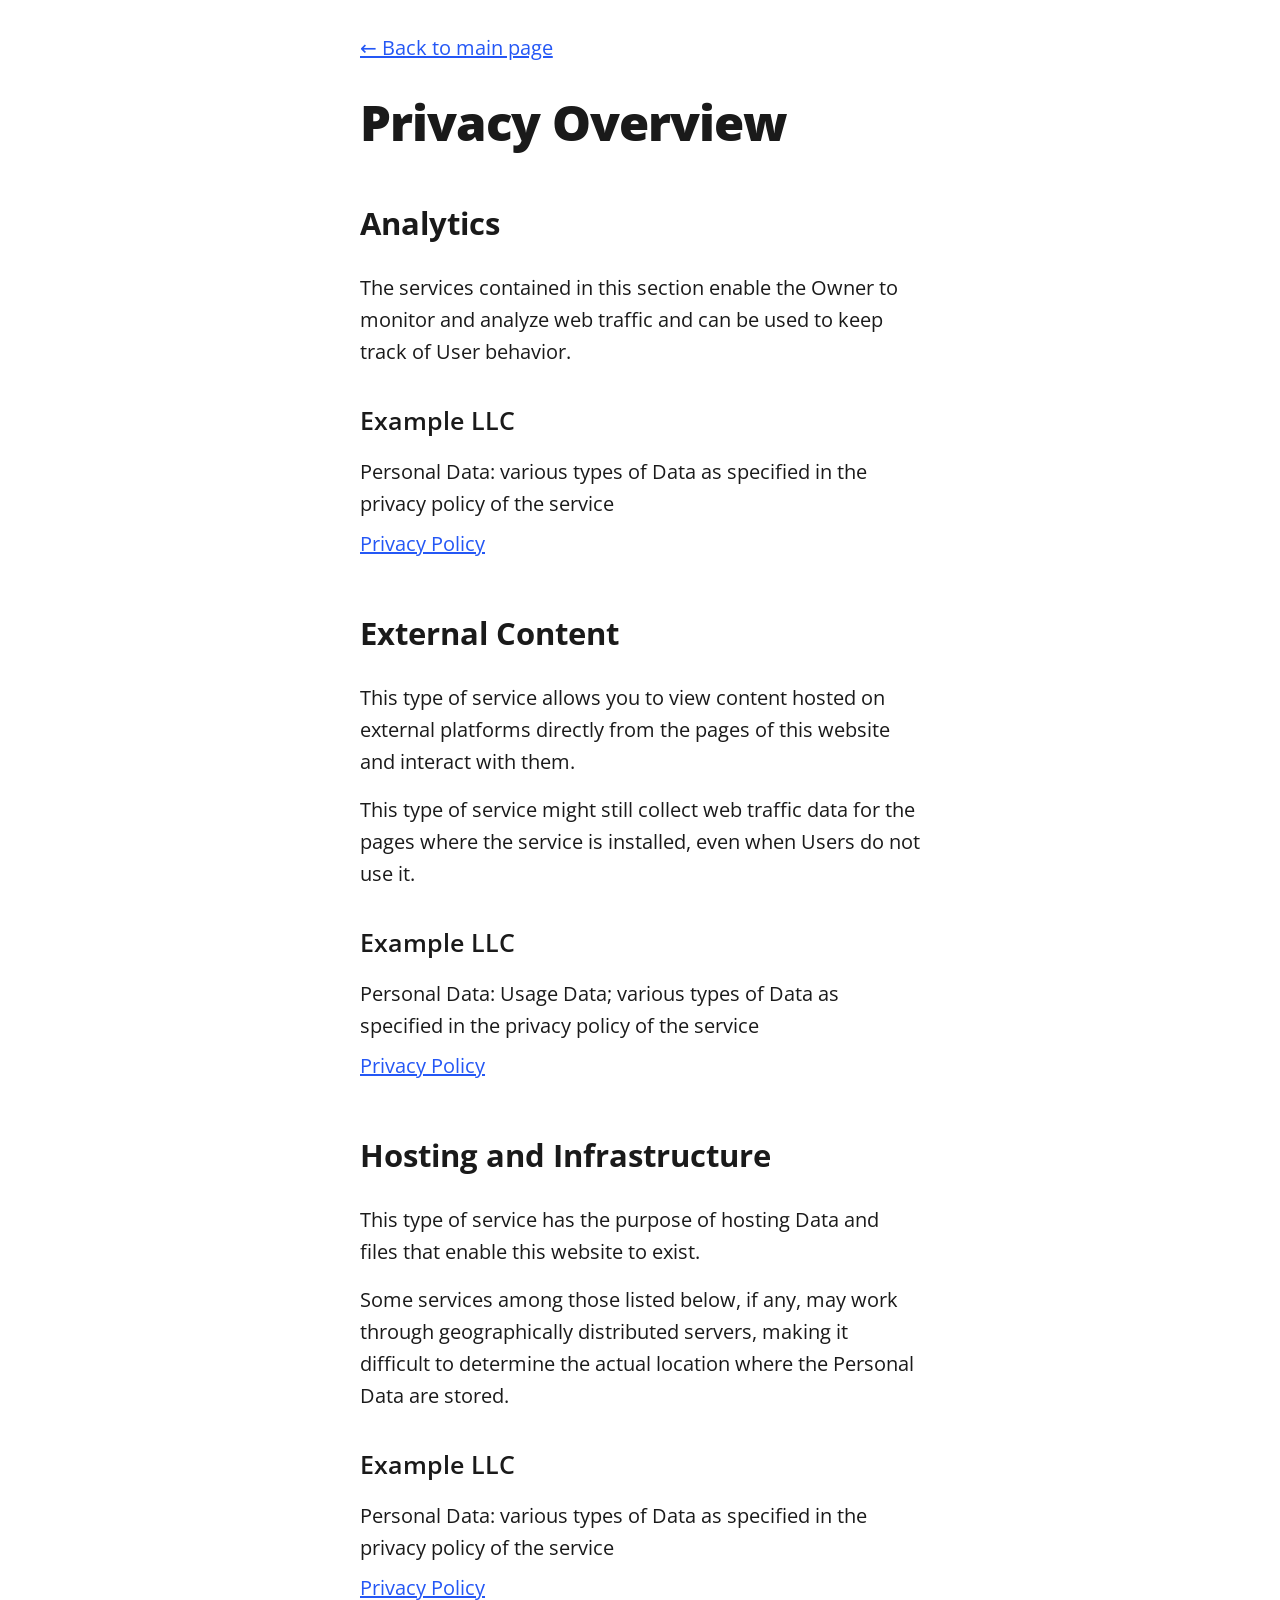
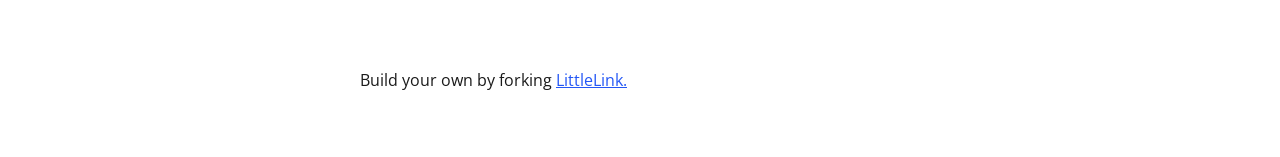
==== privacy.html @ 0138e6b6 "Initial commit of landing page" ====
<!DOCTYPE html>

<!--
  To change the theme, change the class on the html tag below to one of:
  - theme-auto: Automatically switches based on user's system preferences
  - theme-light: Forces light theme
  - theme-dark: Forces dark theme
-->

<html class="theme-auto" lang="en"> <!-- Update `class="theme-auto"` with your preference -->

  <head>
    <meta charset="utf-8">
    <meta name="viewport" content="width=device-width, initial-scale=1">

    <!-- Page Title - Change this to your name/brand (50-60 characters recommended) -->
    <title>Privacy Policy | LittleLink</title>
    <link rel="icon" type="image/x-icon" href="/images/avatar.png"> <!-- Update this with your own favicon -->


    <!-- Meta Description - Write a description (150-160 characters recommended) -->
    <meta name="description" content="Privacy policy and data collection information for LittleLink">
    <meta name="robots" content="noindex"> <!-- Since this is a utility page -->

    <!-- Stylesheets -->
    <link rel="stylesheet" href="css/reset.css">
    <link rel="stylesheet" href="css/style.css">
    <link rel="stylesheet" href="css/brands.css">

  </head>

  <body>
    <div class="container-left" role="main">
      <div class="column">
        <nav role="navigation">
          <a href="index.html" aria-label="Back to homepage">← Back to main page</a>
        </nav>

        <h1>Privacy Overview</h1>

        <section aria-labelledby="analytics-heading">
          <h2 id="analytics-heading">Analytics</h2>
          <p>The services contained in this section enable the Owner to monitor and analyze web traffic and can be used to keep track of User behavior.</p>

          <h3>Example LLC</h3>
          <ul role="list">
            <li>Personal Data: various types of Data as specified in the privacy policy of the service</li>
            <li><a href="https://example.com/privacy/" target="_blank" rel="noopener">Privacy Policy</a></li>
          </ul>
        </section>

        <section aria-labelledby="external-content-heading">
          <h2 id="external-content-heading">External Content</h2>
          <p>This type of service allows you to view content hosted on external platforms directly from the pages of this website and interact with them.</p>
          <p>This type of service might still collect web traffic data for the pages where the service is installed, even when Users do not use it.</p>

          <h3>Example LLC</h3>
          <ul role="list">
            <li>Personal Data: Usage Data; various types of Data as specified in the privacy policy of the service</li>
            <li><a href="https://example.com/privacy/" target="_blank" rel="noopener">Privacy Policy</a></li>
          </ul>
        </section>

        <section aria-labelledby="hosting-heading">
          <h2 id="hosting-heading">Hosting and Infrastructure</h2>
          <p>This type of service has the purpose of hosting Data and files that enable this website to exist.</p>
          <p>Some services among those listed below, if any, may work through geographically distributed servers, making it difficult to determine the actual location where the Personal Data are stored.</p>

          <h3>Example LLC</h3>
          <ul role="list">
            <li>Personal Data: various types of Data as specified in the privacy policy of the service</li>
            <li><a href="https://example.com/privacy" target="_blank" rel="noopener">Privacy Policy</a></li>
          </ul>
        </section>

        <footer>
          <p>Build your own by forking <a href="https://littlelink.io" target="_blank" rel="noopener">LittleLink.</a></p>
        </footer>
      </div>
    </div>

  </body>

</html>
---- css/style.css ----
/*
* LittleLink
* https://littlelink.io
* Free to use under the MIT license
* http://www.opensource.org/licenses/mit-license.php
*/

/* Base Typography Settings
–––––––––––––––––––––––––––––––––––––––––––––––––– */
:root {
	font-size:16px;
}

/* Grid
  –––––––––––––––––––––––––––––––––––––––––––––––––– */
  .container {
	position:relative;
	width:100%;
	max-width:37.5rem;     				/* 600px */
    text-align:center;
	margin:0 auto;
	padding:3rem 1.25rem 0 1.25rem;
	box-sizing:border-box;
}
.container-left {
	position:relative;
	width:100%;
	max-width:37.5rem;
	text-align:left;
	margin:0 auto;
	padding:0 1.25rem;
	box-sizing:border-box;
}
.container-left p {
	margin-bottom: 1rem;  				/* 16px space between paragraphs */
  }
.column {
	position:center;
	width:100%;
	float:center;
	box-sizing:border-box;
}
/* For devices larger than 400px */
  @media (min-width:25rem) {            /* 400px */
    .container {
	width:85%;
	padding-left:0;
	padding-right:0;
}
}/* For devices larger than 550px */
  @media (min-width:34.375rem) {        /* 550px */
    .container {
	width:80%;
}
.column,.columns {
	margin-left:0;
}
.column:first-child,.columns:first-child {
	margin-left:0;
}
}

/* Base Styles
  –––––––––––––––––––––––––––––––––––––––––––––––––– */
  body {
	margin:0;
	padding:0;
	background-color:#ffffff;
	color:#1a1a1a;
	font-family:"Open Sans",system-ui;
	font-size:1.125rem;     				/* 18px */
    font-weight:400;
	line-height:1.6;
}

/* Typography
  –––––––––––––––––––––––––––––––––––––––––––––––––– */
  h1 {
	margin:0 0 0.5rem 0;
	font-size:3rem;         		/* 48px */
    font-weight:800;
	line-height:1;
	letter-spacing:0;
	word-wrap:break-word;
	overflow-wrap:break-word;
	hyphens:auto;           		/* Delete this to remove automatic hyphen on line break */
}
.container p {
	margin:0 0 2rem 0;
}

/* Base Typography Settings
–––––––––––––––––––––––––––––––––––––––––––––––––– */
/* Base size - 16px browser default */
:root {
  font-size:16px;           /* Using a 1.25 modular scale for typography */
  --scale-0:1rem;           /* 16px */
  --scale-1:1.25rem;        /* 20px */
  --scale-2:1.563rem;       /* 25px */
  --scale-3:1.953rem;       /* 31px */
  --scale-4:2.441rem;       /* 39px */
  --scale-5:3.052rem;       /* 49px */

  /* Spacing units */
  --spacing-xs:0.5rem;      /* 8px */
  --spacing-s:1rem;         /* 16px */
  --spacing-m:1.5rem;       /* 24px */
  --spacing-l:2rem;         /* 32px */
  --spacing-xl:3rem;        /* 48px */
  --spacing-xxl:4rem;       /* 64px */
}

/* Avatar */
.avatar {
	width: 8rem;             /* 128px */
	height: 8rem;
	border-radius: 50%;
	object-fit: cover;
	background-position: center;
	margin-bottom: var(--spacing-l);
	margin-left: auto;
	margin-right: auto;
	display: block;
  }

/* Typography Scale */
h1 {
	margin:0 0 var(--spacing-m) 0;
	font-size:var(--scale-5);           /* ~49px */
  	font-weight:800;
	line-height:1.1;
	letter-spacing:-0.02em;
	word-wrap:break-word;
	overflow-wrap:break-word;
}
body {
	font-size:var(--scale-1);           /* 20px */
  	line-height:1.6;
}
.container p {
	margin:0 0 var(--spacing-xl) 0;
	font-size:var(--scale-1);
	line-height:1.6;
}

/* Container spacing */
.container {
	padding:var(--spacing-xl) var(--spacing-m) 0 var(--spacing-m);
	text-align:center;
}

/* Footer */
footer {
	margin:var(--spacing-xxl) 0;            /* 4rem (64px) top and bottom */
    font-size:var(--scale-0);
}

/* Responsive adjustments */
@media (max-width:34.375rem) {              /* 550px */
  h1 {
	font-size:var(--scale-4);
}
body {
	font-size:var(--scale-0);
}
.container p {
	font-size:var(--scale-0);
}
.avatar {
	margin-bottom:var(--spacing-m);
}
footer {
	margin:var(--spacing-xl) 0;         	/* 3rem (48px) top and bottom */
}
}

/* Links
  –––––––––––––––––––––––––––––––––––––––––––––––––– */
  a {
	color:#2457F5;
	text-decoration:underline;
}
a:hover {
	color:#083BDA;
}

/* Buttons
–––––––––––––––––––––––––––––––––––––––––––––––––– */
.button,button {
	display:inline-flex;
	align-items:center;
	justify-content:center;
	width:18.75rem;             	/* 300px */
 	min-height:3rem;                /* 48px */
  	padding:0.75rem 1rem;         	/* 12px ; 16px */
  	font-size:1.125rem;           	/* 18px */
  	font-weight:700;
	text-decoration:none;
	white-space:normal;
  	background-color:var(--button-background,transparent);
	color:var(--button-text,#000000);
	border:var(--button-border,none);
	border-radius:0.5rem;
	cursor:pointer;
	box-sizing:border-box;
	hyphens:auto;               	/* Delete this to remove automatic hyphen on line break */
  	margin-bottom:1rem;
	text-align:center;
	line-height:1.3;
}

/* Icons
–––––––––––––––––––––––––––––––––––––––––––––––––– */
.icon {
	width:1.25rem;
	height:1.25rem;
	margin-right:0.5rem;
	flex-shrink:0;
}

/* Avatar
  –––––––––––––––––––––––––––––––––––––––––––––––––– */
.avatar {
	width: 8rem;             /* 128px */
	height: 8rem;
	object-fit: cover;
	background-position: center;
	margin-bottom: var(--spacing-l);
  }

   /* Modifier for no avatar rounding */
   .avatar--none {
	border-radius: 0%;
  }

  /* Modifier for rounded avatar */
  .avatar--rounded {
	border-radius: 50%;
  }

  /* Modifier for slightly rounded corners */
  .avatar--soft {
	border-radius: 0.5rem;   /* 8px rounded corners */
  }

/* Theme System
  –––––––––––––––––––––––––––––––––––––––––––––––––– */
/* Light theme is default above */

/* Dark theme */
:root.theme-dark {
	color-scheme:dark;
}
:root.theme-dark :focus-visible {
	outline: 2px solid #4899F7;
	outline-offset: 2px;
  }
:root.theme-dark body {
	background-color:#121212;
	color:#ffffff;
}
:root.theme-dark a:not(.button) {
	color:#4899F7;
}
:root.theme-dark a:not(.button):hover {
	color:#7AB8FF;
}

/* Auto theme */
:root.theme-auto {
	color-scheme:light dark;
}
@media (prefers-color-scheme:dark) {
	:root.theme-auto body {
	background-color:#121212;
	color:#ffffff;
}
:root.theme-auto :focus-visible {
    outline: 2px solid #4899F7;
    outline-offset: 2px;
  }
:root.theme-auto a:not(.button) {
	color:#4899F7;
}
:root.theme-auto a:not(.button):hover {
	color:#7AB8FF;
}
}

/* Button Text Color Override
    –––––––––––––––––––––––––––––––––––––––––––––––––– */
    .button:hover,button:hover {
	color:var(--button-text);
}

/* Responsive Typography
  –––––––––––––––––––––––––––––––––––––––––––––––––– */
  @media (max-width:34.375rem) {            /* 550px */
    h1 {
	font-size:2rem;                         /* 32px */
	}
	body {
	font-size:1rem;                    		/* 16px */
	}
}

/* Privacy Page Styles
  –––––––––––––––––––––––––––––––––––––––––––––––––– */
nav {
	margin:var(--spacing-l) 0;
	text-align:left;
}
section {
	margin:var(--spacing-xl) 0;
	text-align:left;
}
h2 {
	font-size:var(--scale-3);
	font-weight:700;
	margin-bottom:var(--spacing-m);
}
h3 {
	font-size:var(--scale-2);
	font-weight:600;
	margin:var(--spacing-l) 0 var(--spacing-s) 0;
}
ul {
	list-style:none;
	padding:0;
	margin:0 0 var(--spacing-m) 0;
}
ul li {
	margin-bottom:var(--spacing-xs);
}

/* Privacy page specific responsive adjustments */
  @media (max-width:34.375rem) {
	h2 {
	font-size:var(--scale-2);
	}
	h3 {
	font-size:var(--scale-1);
	}
	section {
	margin:var(--spacing-l) 0;
	}
}

/* Font Face Definitions
  –––––––––––––––––––––––––––––––––––––––––––––––––– */
@font-face {
	font-display:swap;
	font-family:'Open Sans';
	font-style:normal;
	font-weight:400;
	src:url('../fonts/open-sans-v34-vietnamese_latin-ext_latin_hebrew_greek-ext_greek_cyrillic-ext_cyrillic-regular.eot');
	src:url('../fonts/open-sans-v34-vietnamese_latin-ext_latin_hebrew_greek-ext_greek_cyrillic-ext_cyrillic-regular.eot?#iefix') format('embedded-opentype'),url('../fonts/open-sans-v34-vietnamese_latin-ext_latin_hebrew_greek-ext_greek_cyrillic-ext_cyrillic-regular.woff2') format('woff2'),url('../fonts/open-sans-v34-vietnamese_latin-ext_latin_hebrew_greek-ext_greek_cyrillic-ext_cyrillic-regular.woff') format('woff'),url('../fonts/open-sans-v34-vietnamese_latin-ext_latin_hebrew_greek-ext_greek_cyrillic-ext_cyrillic-regular.ttf') format('truetype'),url('../fonts/open-sans-v34-vietnamese_latin-ext_latin_hebrew_greek-ext_greek_cyrillic-ext_cyrillic-regular.svg#OpenSans') format('svg');
}
@font-face {
	font-display:swap;
	font-family:'Open Sans';
	font-style:normal;
	font-weight:600;
	src:url('../fonts/open-sans-v34-vietnamese_latin-ext_latin_hebrew_greek-ext_greek_cyrillic-ext_cyrillic-600.eot');
	src:url('../fonts/open-sans-v34-vietnamese_latin-ext_latin_hebrew_greek-ext_greek_cyrillic-ext_cyrillic-600.eot?#iefix') format('embedded-opentype'),url('../fonts/open-sans-v34-vietnamese_latin-ext_latin_hebrew_greek-ext_greek_cyrillic-ext_cyrillic-600.woff2') format('woff2'),url('../fonts/open-sans-v34-vietnamese_latin-ext_latin_hebrew_greek-ext_greek_cyrillic-ext_cyrillic-600.woff') format('woff'),url('../fonts/open-sans-v34-vietnamese_latin-ext_latin_hebrew_greek-ext_greek_cyrillic-ext_cyrillic-600.ttf') format('truetype'),url('../fonts/open-sans-v34-vietnamese_latin-ext_latin_hebrew_greek-ext_greek_cyrillic-ext_cyrillic-600.svg#OpenSans') format('svg');
}
@font-face {
	font-display:swap;
	font-family:'Open Sans';
	font-style:normal;
	font-weight:700;
	src:url('../fonts/open-sans-v34-vietnamese_latin-ext_latin_hebrew_greek-ext_greek_cyrillic-ext_cyrillic-700.eot');
	src:url('../fonts/open-sans-v34-vietnamese_latin-ext_latin_hebrew_greek-ext_greek_cyrillic-ext_cyrillic-700.eot?#iefix') format('embedded-opentype'),url('../fonts/open-sans-v34-vietnamese_latin-ext_latin_hebrew_greek-ext_greek_cyrillic-ext_cyrillic-700.woff2') format('woff2'),url('../fonts/open-sans-v34-vietnamese_latin-ext_latin_hebrew_greek-ext_greek_cyrillic-ext_cyrillic-700.woff') format('woff'),url('../fonts/open-sans-v34-vietnamese_latin-ext_latin_hebrew_greek-ext_greek_cyrillic-ext_cyrillic-700.ttf') format('truetype'),url('../fonts/open-sans-v34-vietnamese_latin-ext_latin_hebrew_greek-ext_greek_cyrillic-ext_cyrillic-700.svg#OpenSans') format('svg');
}
@font-face {
	font-display:swap;
	font-family:'Open Sans';
	font-style:normal;
	font-weight:800;
	src:url('../fonts/open-sans-v34-vietnamese_latin-ext_latin_hebrew_greek-ext_greek_cyrillic-ext_cyrillic-800.eot');
	src:url('../fonts/open-sans-v34-vietnamese_latin-ext_latin_hebrew_greek-ext_greek_cyrillic-ext_cyrillic-800.eot?#iefix') format('embedded-opentype'),url('../fonts/open-sans-v34-vietnamese_latin-ext_latin_hebrew_greek-ext_greek_cyrillic-ext_cyrillic-800.woff2') format('woff2'),url('../fonts/open-sans-v34-vietnamese_latin-ext_latin_hebrew_greek-ext_greek_cyrillic-ext_cyrillic-800.woff') format('woff'),url('../fonts/open-sans-v34-vietnamese_latin-ext_latin_hebrew_greek-ext_greek_cyrillic-ext_cyrillic-800.ttf') format('truetype'),url('../fonts/open-sans-v34-vietnamese_latin-ext_latin_hebrew_greek-ext_greek_cyrillic-ext_cyrillic-800.svg#OpenSans') format('svg');
}
---- css/brands.css ----
/*
* LittleLink Button Styles
* https://littlelink.io
* Free to use under the MIT license
* http://www.opensource.org/licenses/mit-license.php
*/

/* Brand Button Base Styles
–––––––––––––––––––––––––––––––––––––––––––––––––– */
/* Only include brand-specific button styling here */
.button,button {
  color:var(--button-text,#000000);
  background-color:var(--button-background,transparent);
	border:var(--button-border,none);
	transition:filter 0.2s ease,transform 0.2s ease;
}

/* Global Button Hover Effect
–––––––––––––––––––––––––––––––––––––––––––––––––– */
.button:hover,button:hover {
	filter:brightness(90%);
	transform:translateY(-1px);
}

/* Button Icons
–––––––––––––––––––––––––––––––––––––––––––––––––– */
.icon {
	filter:var(--icon-filter,none);
}

/* Brand-Specific Styles
–––––––––––––––––––––––––––––––––––––––––––––––––– */

/* Default */
.button.button-default {
	--button-text:#ffffff;
	--button-background:#2457F5;
	--button-border:1px solid #ffffff;
}

/* Amazon */
.button-amazon {
	--button-text:#000000;
	--button-background:#FFFFFF;
	--button-border:1px solid #212121;
}

/* Amazon Music */
.button-amazon-music {
	--button-text:#000000;
	--button-background:#25D1DA;
}

/* Apple App Store */
.button-appstore {
	--button-text:#FFFFFF;
	--button-background:#000000;
	--button-border:1px solid #FFFFFF;
}

/* Apple Invites */
.button-invites {
	--button-text:#FFFFFF;
	--button-background:#000000;
	--button-border:1px solid #FFFFFF;
}

/* Apple Music */
.button-apple-music {
	--button-text:#ffffff;
	--button-background:#000000;
	--button-border:1px solid #FFFFFF;
}

/* Apple Music Alt */
.button-apple-music-alt {
	--button-text:#ffffff;
	background-image:linear-gradient(to bottom,#FB5C74,#FA233B);
}

/* Apple Podcasts */
.button-apple-podcasts {
	--button-text:#ffffff;
	--button-background:#000000;
	--button-border:1px solid #FFFFFF;
}

/* Apple Podcasts Alt */
.button-apple-podcasts-alt {
	--button-text:#ffffff;
	background-image:linear-gradient(to bottom,#F452FF,#832BC1);
}

/* Bandcamp */
.button-bandcamp {
	--button-text:#ffffff;
	--button-background:#1d9fc3;
}

/* Behance */
.button-behance {
	--button-text:#ffffff;
	--button-background:#0057FF;
  --button-border:1px solid #FFFFFF;
}

/* Bluesky */
.button-bluesky {
	--button-text:#FFFFFF;
	--button-background:#1185FE;
}

/* Bluesky Alt */
.button-bluesky-alt {
	--button-text:#000000;
	--button-background:#FFFFFF;
	--button-border:1px solid #000000;
}

/* Buy Me a Coffee */
.button-coffee {
	--button-text:#000000;
	--button-background:#ffdd00;
}

/* Cal.com */
.button-cal {
	--button-text:#FFFFFF;
	--button-background:#292929;
	--button-border:1px solid #FFFFFF;
}

/* Calendly */
.button-calendly {
	--button-text:#FFFFFF;
	--button-background:#006BFF;
}

/* Cash App */
.button-cash-app {
	--button-text:#ffffff;
	background-image:linear-gradient(to bottom,#00d64b,#00c244);
}

/* dev.to */
.button-dev-to {
	--button-text:#000000;
	--button-background:#f5f5f5;
	--button-border:1px solid #212121;
}

/* Discogs */
.button-discogs {
	--button-text:#000000;
	--button-background:#FFFFFF;
	--button-border:1px solid #000000;
}

/* Discogs Alt */
.button-discogs-alt {
	--button-text:#FFFFFF;
	--button-background:#000000;
	--button-border:1px solid #FFFFFF;
}

/* Discord */
.button-discord {
	--button-text:#ffffff;
	--button-background:#5865F2;
}

/* Dribbble */
.button-dribbble {
	--button-text:#000000;
	--button-background:#FFFFFF;
	--button-border:1px solid #212121;
}

/* Etsy */
.button-etsy {
	--button-text:#ffffff;
	--button-background:#F45800;
}

/* Facebook */
.button-faceb {
	--button-text:#ffffff;
	--button-background:#0866FF;
}

/* Facebook Messenger */
.button-messenger {
	--button-text:#ffffff;
	--button-background:#0866FF;
}

/* Figma */
.button-figma {
	--button-text:#ffffff;
	--button-background:#000000;
	--button-border:1px solid #FFFFFF;
}

/* Fiverr */
.button-fiverr {
	--button-text:#ffffff;
	--button-background:#1DBF73;
}

/* Flickr */
.button-flickr {
	--button-text:#ffffff;
	--button-background:#000000;
	--button-border:1px solid #FFFFFF;
}

/* GitHub */
.button-github {
	--button-text:#ffffff;
	--button-background:#000000;
	--button-border:1px solid #FFFFFF;
}

/* GitLab */
.button-gitlab {
	--button-text:#ffffff;
	--button-background:#6151b2;
}

/* GoFundMe */
.button-gofundme {
	--button-text:#ffffff;
	--button-background:#02A95C;
}

/* Goodreads */
.button-goodreads {
	--button-text:#333333;
	--button-background:#f3f1e6;
	--button-border:1px solid #212121;
}

/* Google Black */
.button-google-black {
	--button-text:#FFFFFF;
	--button-background:#000000;
	--button-border:1px solid #FFFFFF;
}

/* Google Play Store */
.button-playstore {
	--button-text:#FFFFFF;
	--button-background:#000000;
	--button-border:1px solid #FFFFFF;
}

/* Google Scholar */
.button-google-scholar {
	--button-text:#000000;
	--button-background:#FFFFFF;
	--button-border:1px solid #212121;
}

/* Hashnode */
.button-hashnode {
	--button-text:#000000;
	--button-background:#ffffff;
	--button-border:1px solid #212121;
}

/* Instagram */
.button-instagram {
	--button-text:#ffffff;
	background-image:linear-gradient(-135deg,#1400c8,#b900b4,#f50000);
}

/* Kick */
.button-kick {
	--button-text:#ffffff;
	--button-background:#000000;
	--button-border:1px solid #ffffff;
}

/* Kick Alt */
.button-kick-alt {
	--button-text:#000000;
	--button-background:#01e701;
}

/* Kickstarter */
.button-kickstarter {
	--button-text:#ffffff;
	--button-background:#05ce78;
}

/* Kit */
.button-kit {
	--button-text:#ffffff;
	--button-background:#000000;
	--button-border:1px solid #FFFFFF;
}

/* Ko-fi */
.button-ko-fi {
	--button-text:#ffffff;
	--button-background:#000000;
  --button-border:1px solid #FFFFFF;
}

/* Last.fm */
.button-last-fm {
	--button-text:#ffffff;
	--button-background:#D51007;
}

/* Letterboxd */
.button-letterboxd {
	--button-text:#ffffff;
	--button-background:#2c3440;
	--button-border:1px solid #FFFFFF;
}

/* Line */
.button-line {
	--button-text:#FFFFFF;
	--button-background:#06C755;
}

/* LinkedIn */
.button-linked {
	--button-text:#ffffff;
	--button-background:#2867b2;
}

/* Mailchimp */
.button-mailchimp {
	--button-text:#000000;
	--button-background:#FFE01B;
}

/* Mastodon */
.button-mastodon {
	--button-text:#ffffff;
	--button-background:#17063B;
	--button-border:1px solid #FFFFFF;
}

/* Matrix */
.button-matrix {
	--button-text:#000000;
	--button-background:#ffffff;
	--button-border:1px solid #000000;
}

/* Meetup */
.button-meetup {
	--button-text:#000000;
	--button-background:#ffffff;
	--button-border:1px solid #000000;
}

/* Meetup Alt */
.button-meetup-alt {
	--button-text:#ffffff;
	--button-background:#ED1C40;
}

/* Medium */
.button-medium {
	--button-text:#ffffff;
	--button-background:#000000;
	--button-border:1px solid #FFFFFF;
}

/* Microsoft */
.button-microsoft {
	--button-text:#ffffff;
	--button-background:#000000;
	--button-border:1px solid #FFFFFF;
}

/* Notion */
.button-notion {
	--button-text:#000000;
	--button-background:#ffffff;
	--button-border:1px solid #212121;
}

/* Obsidian */
.button.button-obsidian {
	--button-text:#ffffff;
	--button-background:#262626;
	--button-border:1px solid #ffffff;
}

/* OnlyFans */
.button-onlyfans {
	--button-text:#ffffff;
	--button-background:#00AEEF;
}

/* Patreon */
.button-patreon {
	--button-text:#ffffff;
	--button-background:#000000;
	--button-border:1px solid #FFFFFF;
}

/* PayPal */
.button-paypal {
	--button-text:#ffffff;
	--button-background:#002991;
  --button-border:1px solid #FFFFFF;
}

/* Pinterest */
.button-pinterest {
	--button-text:#000000;
	--button-background:#ffffff;
	--button-border:1px solid #212121;
}

/* Product Hunt */
.button-product-hunt {
	--button-text:#000000;
	--button-background:#ffffff;
	--button-border:1px solid #212121;
}

/* Reddit */
.button-reddit {
	--button-text:#FFFFFF;
	--button-background:#FF4500;
}

/* Shop */
.button-shop {
	--button-text:#ffffff;
	--button-background:#5A31F4;
}

/* Signal */
.button-signal {
	--button-text:#ffffff;
	--button-background:#3B45FD;
}

/* Signal Alt */
.button-signal-alt {
	--button-text:#3B45FD;
	--button-background:#E3E8FE;
	--button-border:1px solid #000000;
}

/* Slack */
.button-slack {
	--button-text:#000000;
	--button-background:#FFFFFF;
	--button-border:1px solid #212121;
}

/* Snapchat */
.button-snapchat {
	--button-text:#000000;
	--button-background:#fffc00;
}

/* SoundCloud */
.button-soundcloud {
	--button-text:#ffffff;
	--button-background:#ff5500;
}

/* Spotify */
.button-spotify {
	--button-text:#191414;
	--button-background:#1db954;
}

/* Spotify Alt */
.button-spotify-alt {
	--button-text:#FFFFFF;
	--button-background:#191414;
	--button-border:1px solid #FFFFFF;
}

/* Square */
.button-square {
	--button-text:#FFFFFF;
	--button-background:#006AFF;
}

/* Stack Overflow */
.button-stack-overflow {
	--button-text:#000000;
	--button-background:#FFFFFF;
	--button-border:1px solid #000000;
}

/* Steam */
.button-steam {
	--button-text:#ffffff;
	background-image:linear-gradient(90deg,#08BBFF,#2B75FF);
}

/* Steam Alt */
.button-steam-alt {
	--button-text:#ffffff;
	background-image:linear-gradient(90deg,#09172a,#072a57,#0c5085);
	--button-border:1px solid #FFFFFF;
}

/* Strava */
.button-strava {
	--button-text:#ffffff;
	--button-background:#fc5200;
}

/* Substack */
.button-substack {
	--button-text:#ffffff;
	--button-background:#FF6719;
}

/* Telegram */
.button-telegram {
	--button-text:#ffffff;
	--button-background:#3faee8;
}

/* Threads */
.button-threads {
	--button-text:#FFFFFF;
	--button-background:#000000;
	--button-border:1px solid #FFFFFF;
}

/* Threema */
.button-threema {
	--button-text:#000000;
	--button-background:#3fe669;
}

/* TikTok */
.button-tiktok {
	--button-text:#ffffff;
	--button-background:#000000;
	--button-border:1px solid #FFFFFF;
}

/* Trello */
.button-trello {
	--button-text:#ffffff;
	--button-background:#0065ff;
}

/* Tumblr */
.button-tumb {
	--button-text:#ffffff;
	--button-background:#131313;
	--button-border:1px solid #FFFFFF;
}

/* Twitch */
.button-twitch {
	--button-text:#ffffff;
	--button-background:#9146ff;
}

/* Unsplash */
.button-unsplash {
	--button-text:#000000;
	--button-background:#ffffff;
	--button-border:1px solid #212121;
}

/* Venmo */
.button-venmo {
	--button-text:#ffffff;
	--button-background:#008CFF;
}

/* Vimeo */
.button-vimeo {
	--button-text:#ffffff;
	--button-background:#1ab7ea;
}

/* VSCO */
.button-vsco {
	--button-text:#FFFFFF;
	--button-background:#000000;
	--button-border:1px solid #FFFFFF;
}

/* WhatsApp */
.button-whatsapp {
	--button-text:#ffffff;
	--button-background:#455a64;
}

/* WordPress */
.button-wordpress {
	--button-text:#ffffff;
	--button-background:#3858E9;
}

/* X */
.button-x {
	--button-text:#FFFFFF;
	--button-background:#000000;
	--button-border:1px solid #FFFFFF;
}

/* YouTube */
.button-yt {
	--button-text:#ffffff;
	--button-background:#282828;
	--button-border:1px solid #FFFFFF;
}

/* YouTube Alt */
.button-yt-alt {
	--button-text:#ffffff;
	--button-background:#FF0000;
}

/* Zoom */
.button-zoom {
	--button-text:#ffffff;
	--button-background:#0B5CFF;
  --button-border:1px solid #FFFFFF;
}
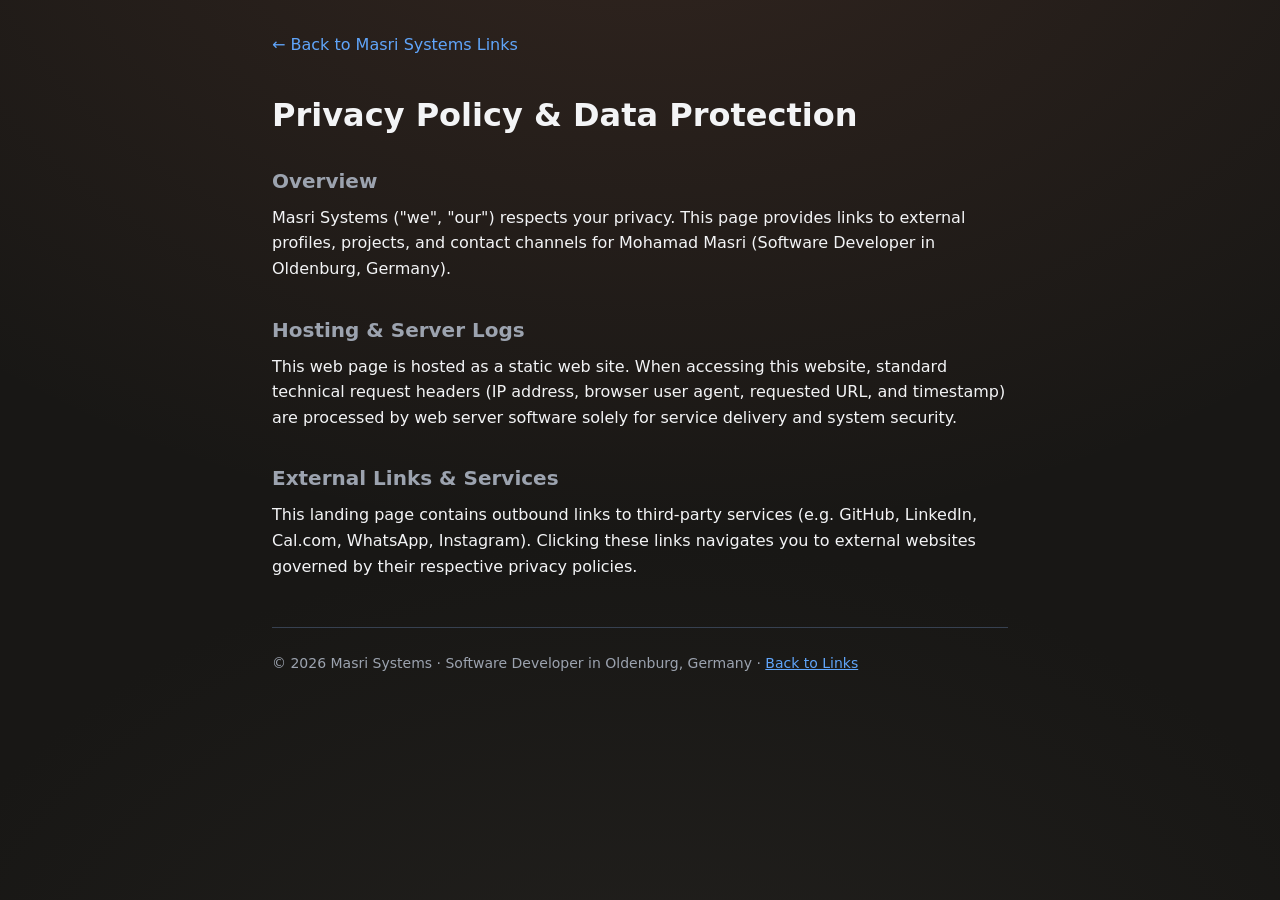
==== commit b39becc6: "seo audit" ====
--- a/privacy.html
+++ b/privacy.html
@@ -1,84 +1,50 @@
 <!DOCTYPE html>
-
-<!--
-  To change the theme, change the class on the html tag below to one of:
-  - theme-auto: Automatically switches based on user's system preferences
-  - theme-light: Forces light theme
-  - theme-dark: Forces dark theme
--->
-
-<html class="theme-auto" lang="en"> <!-- Update `class="theme-auto"` with your preference -->
-
+<html class="theme-auto" lang="en">
   <head>
     <meta charset="utf-8">
     <meta name="viewport" content="width=device-width, initial-scale=1">
 
-    <!-- Page Title - Change this to your name/brand (50-60 characters recommended) -->
-    <title>Privacy Policy | LittleLink</title>
-    <link rel="icon" type="image/x-icon" href="/images/avatar.png"> <!-- Update this with your own favicon -->
+    <title>Privacy Policy | Masri Systems</title>
+    <link rel="icon" type="image/svg+xml" href="https://masri.uber.space/images/email/logo.svg">
+    <link rel="canonical" href="https://links.masrisystems.com/privacy.html">
 
-
-    <!-- Meta Description - Write a description (150-160 characters recommended) -->
-    <meta name="description" content="Privacy policy and data collection information for LittleLink">
-    <meta name="robots" content="noindex"> <!-- Since this is a utility page -->
+    <meta name="description" content="Privacy policy and data protection information for Masri Systems links landing page.">
+    <meta name="robots" content="noindex, follow">
 
     <!-- Stylesheets -->
     <link rel="stylesheet" href="css/reset.css">
-    <link rel="stylesheet" href="css/style.css">
-    <link rel="stylesheet" href="css/brands.css">
-
+    <link rel="stylesheet" href="css/style.css?v=10">
+    <link rel="stylesheet" href="css/brands.css?v=3">
   </head>
 
   <body>
-    <div class="container-left" role="main">
+    <div class="container-left" role="main" style="padding: 2rem; max-width: 800px; margin: 0 auto; color: #f3f4f6;">
       <div class="column">
-        <nav role="navigation">
-          <a href="index.html" aria-label="Back to homepage">← Back to main page</a>
+        <nav role="navigation" style="margin-bottom: 2rem;">
+          <a href="https://links.masrisystems.com/" aria-label="Back to main page" style="color: #60a5fa; text-decoration: none;">← Back to Masri Systems Links</a>
         </nav>
 
-        <h1>Privacy Overview</h1>
+        <h1 style="font-size: 2rem; margin-bottom: 1.5rem;">Privacy Policy & Data Protection</h1>
 
-        <section aria-labelledby="analytics-heading">
-          <h2 id="analytics-heading">Analytics</h2>
-          <p>The services contained in this section enable the Owner to monitor and analyze web traffic and can be used to keep track of User behavior.</p>
-
-          <h3>Example LLC</h3>
-          <ul role="list">
-            <li>Personal Data: various types of Data as specified in the privacy policy of the service</li>
-            <li><a href="https://example.com/privacy/" target="_blank" rel="noopener">Privacy Policy</a></li>
-          </ul>
+        <section aria-labelledby="overview-heading" style="margin-bottom: 2rem;">
+          <h2 id="overview-heading" style="font-size: 1.25rem; margin-bottom: 0.5rem; color: #9ca3af;">Overview</h2>
+          <p>Masri Systems ("we", "our") respects your privacy. This page provides links to external profiles, projects, and contact channels for Mohamad Masri (Software Developer in Oldenburg, Germany).</p>
         </section>
 
-        <section aria-labelledby="external-content-heading">
-          <h2 id="external-content-heading">External Content</h2>
-          <p>This type of service allows you to view content hosted on external platforms directly from the pages of this website and interact with them.</p>
-          <p>This type of service might still collect web traffic data for the pages where the service is installed, even when Users do not use it.</p>
-
-          <h3>Example LLC</h3>
-          <ul role="list">
-            <li>Personal Data: Usage Data; various types of Data as specified in the privacy policy of the service</li>
-            <li><a href="https://example.com/privacy/" target="_blank" rel="noopener">Privacy Policy</a></li>
-          </ul>
+        <section aria-labelledby="hosting-heading" style="margin-bottom: 2rem;">
+          <h2 id="hosting-heading" style="font-size: 1.25rem; margin-bottom: 0.5rem; color: #9ca3af;">Hosting & Server Logs</h2>
+          <p>This web page is hosted as a static web site. When accessing this website, standard technical request headers (IP address, browser user agent, requested URL, and timestamp) are processed by web server software solely for service delivery and system security.</p>
         </section>
 
-        <section aria-labelledby="hosting-heading">
-          <h2 id="hosting-heading">Hosting and Infrastructure</h2>
-          <p>This type of service has the purpose of hosting Data and files that enable this website to exist.</p>
-          <p>Some services among those listed below, if any, may work through geographically distributed servers, making it difficult to determine the actual location where the Personal Data are stored.</p>
-
-          <h3>Example LLC</h3>
-          <ul role="list">
-            <li>Personal Data: various types of Data as specified in the privacy policy of the service</li>
-            <li><a href="https://example.com/privacy" target="_blank" rel="noopener">Privacy Policy</a></li>
-          </ul>
+        <section aria-labelledby="external-links-heading" style="margin-bottom: 2rem;">
+          <h2 id="external-links-heading" style="font-size: 1.25rem; margin-bottom: 0.5rem; color: #9ca3af;">External Links & Services</h2>
+          <p>This landing page contains outbound links to third-party services (e.g. GitHub, LinkedIn, Cal.com, WhatsApp, Instagram). Clicking these links navigates you to external websites governed by their respective privacy policies.</p>
         </section>
 
-        <footer>
-          <p>Build your own by forking <a href="https://littlelink.io" target="_blank" rel="noopener">LittleLink.</a></p>
+        <footer style="margin-top: 3rem; border-top: 1px solid #374151; padding-top: 1.5rem; font-size: 0.875rem; color: #9ca3af;">
+          <p>© 2026 Masri Systems · Software Developer in Oldenburg, Germany · <a href="https://links.masrisystems.com/" style="color: #60a5fa; text-decoration: underline;">Back to Links</a></p>
         </footer>
       </div>
     </div>
-
   </body>
-
 </html>
--- a/css/style.css
+++ b/css/style.css
@@ -1,382 +1,647 @@
 /*
-* LittleLink
-* https://littlelink.io
-* Free to use under the MIT license
-* http://www.opensource.org/licenses/mit-license.php
-*/
-
-/* Base Typography Settings
-–––––––––––––––––––––––––––––––––––––––––––––––––– */
+ * Masri Systems — Links Page
+ * Design system derived from rechnung_vorlage.html
+ * Glassmorphism · Inter · Dark background
+ * v2.0 — Production-ready with FOUC prevention, accessibility, CRO enhancements
+ */
+
+/* ── Custom Properties (Derived from masrisystems-app app.css) ── */
 :root {
-	font-size:16px;
-}
-
-/* Grid
-  –––––––––––––––––––––––––––––––––––––––––––––––––– */
-  .container {
-	position:relative;
-	width:100%;
-	max-width:37.5rem;     				/* 600px */
-    text-align:center;
-	margin:0 auto;
-	padding:3rem 1.25rem 0 1.25rem;
-	box-sizing:border-box;
-}
-.container-left {
-	position:relative;
-	width:100%;
-	max-width:37.5rem;
-	text-align:left;
-	margin:0 auto;
-	padding:0 1.25rem;
-	box-sizing:border-box;
-}
-.container-left p {
-	margin-bottom: 1rem;  				/* 16px space between paragraphs */
-  }
-.column {
-	position:center;
-	width:100%;
-	float:center;
-	box-sizing:border-box;
-}
-/* For devices larger than 400px */
-  @media (min-width:25rem) {            /* 400px */
-    .container {
-	width:85%;
-	padding-left:0;
-	padding-right:0;
-}
-}/* For devices larger than 550px */
-  @media (min-width:34.375rem) {        /* 550px */
-    .container {
-	width:80%;
-}
-.column,.columns {
-	margin-left:0;
-}
-.column:first-child,.columns:first-child {
-	margin-left:0;
-}
-}
-
-/* Base Styles
-  –––––––––––––––––––––––––––––––––––––––––––––––––– */
-  body {
-	margin:0;
-	padding:0;
-	background-color:#ffffff;
-	color:#1a1a1a;
-	font-family:"Open Sans",system-ui;
-	font-size:1.125rem;     				/* 18px */
-    font-weight:400;
-	line-height:1.6;
-}
-
-/* Typography
-  –––––––––––––––––––––––––––––––––––––––––––––––––– */
-  h1 {
-	margin:0 0 0.5rem 0;
-	font-size:3rem;         		/* 48px */
-    font-weight:800;
-	line-height:1;
-	letter-spacing:0;
-	word-wrap:break-word;
-	overflow-wrap:break-word;
-	hyphens:auto;           		/* Delete this to remove automatic hyphen on line break */
-}
-.container p {
-	margin:0 0 2rem 0;
-}
-
-/* Base Typography Settings
-–––––––––––––––––––––––––––––––––––––––––––––––––– */
-/* Base size - 16px browser default */
-:root {
-  font-size:16px;           /* Using a 1.25 modular scale for typography */
-  --scale-0:1rem;           /* 16px */
-  --scale-1:1.25rem;        /* 20px */
-  --scale-2:1.563rem;       /* 25px */
-  --scale-3:1.953rem;       /* 31px */
-  --scale-4:2.441rem;       /* 39px */
-  --scale-5:3.052rem;       /* 49px */
-
-  /* Spacing units */
-  --spacing-xs:0.5rem;      /* 8px */
-  --spacing-s:1rem;         /* 16px */
-  --spacing-m:1.5rem;       /* 24px */
-  --spacing-l:2rem;         /* 32px */
-  --spacing-xl:3rem;        /* 48px */
-  --spacing-xxl:4rem;       /* 64px */
-}
-
-/* Avatar */
-.avatar {
-	width: 8rem;             /* 128px */
-	height: 8rem;
-	border-radius: 50%;
-	object-fit: cover;
-	background-position: center;
-	margin-bottom: var(--spacing-l);
-	margin-left: auto;
-	margin-right: auto;
-	display: block;
-  }
-
-/* Typography Scale */
-h1 {
-	margin:0 0 var(--spacing-m) 0;
-	font-size:var(--scale-5);           /* ~49px */
-  	font-weight:800;
-	line-height:1.1;
-	letter-spacing:-0.02em;
-	word-wrap:break-word;
-	overflow-wrap:break-word;
-}
+  /* Colors — Warm Dark & Terracotta Claude Palette */
+  --color-primary:             #cc785c;
+  --color-primary-active:      #a9583e;
+  --color-primary-disabled:    #e6dfd8;
+  --color-text:                #faf9f5;
+  --color-text-muted:          #a09d96;
+  --color-bg:                  #181715;
+  --color-surface:             #252320;
+  --color-border:              rgba(230, 223, 216, 0.14);
+  --color-accent:              #cc785c;
+  --color-accent-hover:        #a9583e;
+  --color-success:             #5db872;
+  --color-warning:             #d4a017;
+  --color-destructive:         #c64545;
+
+  /* Glass card & surface */
+  --glass-bg:                  rgba(37, 35, 32, 0.85);
+  --glass-border:              rgba(230, 223, 216, 0.14);
+  --glass-blur:                20px;
+
+  /* Typography */
+  --font-sans: 'Inter', 'Instrument Sans', ui-sans-serif, system-ui, -apple-system, sans-serif;
+
+  /* Spacing */
+  --spacing-xs:  0.5rem;
+  --spacing-sm:  0.75rem;
+  --spacing-md:  1rem;
+  --spacing-lg:  1.5rem;
+  --spacing-xl:  2rem;
+  --spacing-2xl: 3rem;
+
+  /* Radius */
+  --radius-sm:   0.5rem;
+  --radius-md:   0.75rem;
+  --radius-lg:   1rem;
+  --radius-full: 9999px;
+}
+
+/* ── FOUC Prevention ────────────────────────────── */
+html {
+  background-color: #181715;
+}
+
+/* ── Base ───────────────────────────────────────── */
 body {
-	font-size:var(--scale-1);           /* 20px */
-  	line-height:1.6;
-}
-.container p {
-	margin:0 0 var(--spacing-xl) 0;
-	font-size:var(--scale-1);
-	line-height:1.6;
-}
-
-/* Container spacing */
-.container {
-	padding:var(--spacing-xl) var(--spacing-m) 0 var(--spacing-m);
-	text-align:center;
-}
-
-/* Footer */
-footer {
-	margin:var(--spacing-xxl) 0;            /* 4rem (64px) top and bottom */
-    font-size:var(--scale-0);
-}
-
-/* Responsive adjustments */
-@media (max-width:34.375rem) {              /* 550px */
-  h1 {
-	font-size:var(--scale-4);
-}
-body {
-	font-size:var(--scale-0);
-}
-.container p {
-	font-size:var(--scale-0);
-}
-.avatar {
-	margin-bottom:var(--spacing-m);
-}
-footer {
-	margin:var(--spacing-xl) 0;         	/* 3rem (48px) top and bottom */
-}
-}
-
-/* Links
-  –––––––––––––––––––––––––––––––––––––––––––––––––– */
-  a {
-	color:#2457F5;
-	text-decoration:underline;
-}
-a:hover {
-	color:#083BDA;
-}
-
-/* Buttons
-–––––––––––––––––––––––––––––––––––––––––––––––––– */
-.button,button {
-	display:inline-flex;
-	align-items:center;
-	justify-content:center;
-	width:18.75rem;             	/* 300px */
- 	min-height:3rem;                /* 48px */
-  	padding:0.75rem 1rem;         	/* 12px ; 16px */
-  	font-size:1.125rem;           	/* 18px */
-  	font-weight:700;
-	text-decoration:none;
-	white-space:normal;
-  	background-color:var(--button-background,transparent);
-	color:var(--button-text,#000000);
-	border:var(--button-border,none);
-	border-radius:0.5rem;
-	cursor:pointer;
-	box-sizing:border-box;
-	hyphens:auto;               	/* Delete this to remove automatic hyphen on line break */
-  	margin-bottom:1rem;
-	text-align:center;
-	line-height:1.3;
-}
-
-/* Icons
-–––––––––––––––––––––––––––––––––––––––––––––––––– */
+  margin: 0;
+  padding: 0;
+  font-family: var(--font-sans);
+  font-size: 1rem;
+  font-weight: 400;
+  line-height: 1.6;
+  color: var(--color-text);
+  background-color: var(--color-bg);
+  background-image: 
+    radial-gradient(ellipse 80% 80% at 50% -20%, rgba(204, 120, 92, 0.15), rgba(24, 23, 21, 0)),
+    radial-gradient(ellipse 60% 60% at 50% 120%, rgba(37, 35, 32, 0.8), rgba(24, 23, 21, 0));
+  background-attachment: fixed;
+  min-height: 100vh;
+  -webkit-font-smoothing: antialiased;
+  -moz-osx-font-smoothing: grayscale;
+}
+
+/* ── Page Layout ────────────────────────────────── */
+.page {
+  display: flex;
+  flex-direction: column;
+  align-items: center;
+  justify-content: flex-start;
+  min-height: 100vh;
+  padding: var(--spacing-2xl) var(--spacing-md) 6.5rem;
+}
+
+/* ── Glass Card ─────────────────────────────────── */
+.card {
+  width: 100%;
+  max-width: 420px;
+  background: var(--glass-bg);
+  border: 1px solid var(--glass-border);
+  border-radius: var(--radius-lg);
+  backdrop-filter: blur(var(--glass-blur));
+  -webkit-backdrop-filter: blur(var(--glass-blur));
+  padding: var(--spacing-2xl) var(--spacing-xl);
+  text-align: center;
+  animation: cardFadeIn 0.6s ease-out;
+}
+
+@keyframes cardFadeIn {
+  from { opacity: 0; transform: translateY(20px); }
+  to   { opacity: 1; transform: translateY(0); }
+}
+
+/* ── Header / Profile ──────────────────────────── */
+.profile {
+  margin-bottom: var(--spacing-xl);
+}
+
+.logo {
+  width: 64px;
+  height: 64px;
+  margin: 0 auto var(--spacing-lg);
+  display: flex;
+  align-items: center;
+  justify-content: center;
+  border-radius: var(--radius-md);
+  background: var(--glass-bg);
+  border: 1px solid var(--glass-border);
+  backdrop-filter: blur(8px);
+  -webkit-backdrop-filter: blur(8px);
+  padding: 10px;
+  animation: logoFloat 4s ease-in-out infinite;
+  transition: transform 0.3s ease, box-shadow 0.3s ease;
+}
+
+@keyframes logoFloat {
+  0%, 100% { transform: translateY(0); }
+  50%      { transform: translateY(-8px); }
+}
+
+.logo:hover {
+  transform: scale(1.08);
+  box-shadow: 0 4px 24px hsla(0, 0%, 100%, 0.06);
+}
+
+.logo img {
+  width: 100%;
+  height: 100%;
+  object-fit: contain;
+}
+
+.profile h1 {
+  font-size: 1.75rem;
+  font-weight: 700;
+  letter-spacing: -0.02em;
+  line-height: 1.2;
+  margin: 0 0 var(--spacing-xs);
+  color: var(--color-text);
+}
+
+.profile .subtitle {
+  font-size: 0.875rem;
+  color: var(--color-text-muted);
+  margin: 0 0 var(--spacing-sm);
+  font-weight: 400;
+}
+
+.profile .contact-info {
+  font-size: 0.75rem;
+  color: var(--color-text-muted);
+  line-height: 1.8;
+}
+
+.profile .contact-info a {
+  color: var(--color-text-muted);
+  text-decoration: none;
+  transition: color 0.2s ease;
+}
+
+.profile .contact-info a:hover,
+.profile .contact-info a:focus-visible {
+  color: var(--color-text);
+}
+
+/* ── Availability Badge ─────────────────────────── */
+.availability-badge {
+  display: inline-flex;
+  align-items: center;
+  gap: 0.4rem;
+  padding: 0.3rem 0.85rem;
+  font-size: 0.7rem;
+  font-weight: 600;
+  letter-spacing: 0.03em;
+  text-transform: uppercase;
+  color: var(--color-success);
+  border: 1px solid hsla(142, 71%, 45%, 0.25);
+  border-radius: var(--radius-full);
+  background: hsla(142, 71%, 45%, 0.08);
+  margin-top: var(--spacing-md);
+}
+
+.availability-badge .pulse-dot {
+  width: 6px;
+  height: 6px;
+  border-radius: 50%;
+  background: var(--color-success);
+  animation: pulse 2s ease-in-out infinite;
+}
+
+@keyframes pulse {
+  0%, 100% { opacity: 1; transform: scale(1); }
+  50%      { opacity: 0.5; transform: scale(0.8); }
+}
+
+/* ── Divider ────────────────────────────────────── */
+.divider {
+  width: 60px;
+  height: 1px;
+  background: var(--glass-border);
+  margin: 0 auto var(--spacing-xl);
+  border: none;
+}
+
+/* ── Section Labels ─────────────────────────────── */
+.section-label {
+  display: block;
+  font-size: 0.6875rem;
+  font-weight: 600;
+  letter-spacing: 0.08em;
+  text-transform: uppercase;
+  color: var(--color-text-muted);
+  margin-bottom: var(--spacing-sm);
+  text-align: left;
+}
+
+/* ── Buttons / Links ────────────────────────────── */
+.button-stack {
+  display: flex;
+  flex-direction: column;
+  gap: var(--spacing-sm);
+}
+
+.button {
+  display: inline-flex;
+  align-items: center;
+  justify-content: center;
+  width: 100%;
+  min-height: 48px;
+  padding: 0.7rem 1rem;
+  font-size: 0.9375rem;
+  font-weight: 600;
+  font-family: var(--font-sans);
+  text-decoration: none;
+  white-space: normal;
+  word-break: break-word;
+  background-color: var(--button-background, var(--glass-bg));
+  color: var(--button-text, var(--color-text));
+  border: var(--button-border, 1px solid var(--glass-border));
+  border-radius: var(--radius-md);
+  cursor: pointer;
+  box-sizing: border-box;
+  line-height: 1.3;
+  text-align: center;
+  transition: filter 0.2s ease, transform 0.2s ease, box-shadow 0.2s ease;
+
+  /* Staggered animation */
+  opacity: 0;
+  transform: translateY(30px);
+  animation: buttonSlideIn 0.8s cubic-bezier(0.25, 1, 0.5, 1) both;
+}
+
+@keyframes buttonSlideIn {
+  0% {
+    opacity: 0;
+    transform: translateY(30px);
+  }
+  100% {
+    opacity: 1;
+    transform: translateY(0);
+  }
+}
+
+.button:hover {
+  filter: brightness(1.15);
+  transform: translateY(-3px) scale(1.02);
+  box-shadow: 0 8px 24px hsla(0, 0%, 0%, 0.4);
+  color: var(--button-text, var(--color-text));
+  text-decoration: none;
+}
+
+.button:active {
+  transform: translateY(0);
+  filter: brightness(0.95);
+}
+
+.button:focus-visible {
+  outline: 2px solid var(--color-accent);
+  outline-offset: 2px;
+}
+
+/* ── Button Group Separator ─────────────────────── */
+.button-group-separator {
+  height: var(--spacing-sm);
+}
+
+/* ── Button Icons ───────────────────────────────── */
 .icon {
-	width:1.25rem;
-	height:1.25rem;
-	margin-right:0.5rem;
-	flex-shrink:0;
-}
-
-/* Avatar
-  –––––––––––––––––––––––––––––––––––––––––––––––––– */
-.avatar {
-	width: 8rem;             /* 128px */
-	height: 8rem;
-	object-fit: cover;
-	background-position: center;
-	margin-bottom: var(--spacing-l);
-  }
-
-   /* Modifier for no avatar rounding */
-   .avatar--none {
-	border-radius: 0%;
-  }
-
-  /* Modifier for rounded avatar */
-  .avatar--rounded {
-	border-radius: 50%;
-  }
-
-  /* Modifier for slightly rounded corners */
-  .avatar--soft {
-	border-radius: 0.5rem;   /* 8px rounded corners */
-  }
-
-/* Theme System
-  –––––––––––––––––––––––––––––––––––––––––––––––––– */
-/* Light theme is default above */
-
-/* Dark theme */
-:root.theme-dark {
-	color-scheme:dark;
-}
-:root.theme-dark :focus-visible {
-	outline: 2px solid #4899F7;
-	outline-offset: 2px;
-  }
-:root.theme-dark body {
-	background-color:#121212;
-	color:#ffffff;
-}
-:root.theme-dark a:not(.button) {
-	color:#4899F7;
-}
-:root.theme-dark a:not(.button):hover {
-	color:#7AB8FF;
-}
-
-/* Auto theme */
-:root.theme-auto {
-	color-scheme:light dark;
-}
-@media (prefers-color-scheme:dark) {
-	:root.theme-auto body {
-	background-color:#121212;
-	color:#ffffff;
-}
-:root.theme-auto :focus-visible {
-    outline: 2px solid #4899F7;
-    outline-offset: 2px;
-  }
-:root.theme-auto a:not(.button) {
-	color:#4899F7;
-}
-:root.theme-auto a:not(.button):hover {
-	color:#7AB8FF;
-}
-}
-
-/* Button Text Color Override
-    –––––––––––––––––––––––––––––––––––––––––––––––––– */
-    .button:hover,button:hover {
-	color:var(--button-text);
-}
-
-/* Responsive Typography
-  –––––––––––––––––––––––––––––––––––––––––––––––––– */
-  @media (max-width:34.375rem) {            /* 550px */
-    h1 {
-	font-size:2rem;                         /* 32px */
-	}
-	body {
-	font-size:1rem;                    		/* 16px */
-	}
-}
-
-/* Privacy Page Styles
-  –––––––––––––––––––––––––––––––––––––––––––––––––– */
-nav {
-	margin:var(--spacing-l) 0;
-	text-align:left;
-}
-section {
-	margin:var(--spacing-xl) 0;
-	text-align:left;
-}
-h2 {
-	font-size:var(--scale-3);
-	font-weight:700;
-	margin-bottom:var(--spacing-m);
-}
-h3 {
-	font-size:var(--scale-2);
-	font-weight:600;
-	margin:var(--spacing-l) 0 var(--spacing-s) 0;
-}
-ul {
-	list-style:none;
-	padding:0;
-	margin:0 0 var(--spacing-m) 0;
-}
-ul li {
-	margin-bottom:var(--spacing-xs);
-}
-
-/* Privacy page specific responsive adjustments */
-  @media (max-width:34.375rem) {
-	h2 {
-	font-size:var(--scale-2);
-	}
-	h3 {
-	font-size:var(--scale-1);
-	}
-	section {
-	margin:var(--spacing-l) 0;
-	}
-}
-
-/* Font Face Definitions
-  –––––––––––––––––––––––––––––––––––––––––––––––––– */
-@font-face {
-	font-display:swap;
-	font-family:'Open Sans';
-	font-style:normal;
-	font-weight:400;
-	src:url('../fonts/open-sans-v34-vietnamese_latin-ext_latin_hebrew_greek-ext_greek_cyrillic-ext_cyrillic-regular.eot');
-	src:url('../fonts/open-sans-v34-vietnamese_latin-ext_latin_hebrew_greek-ext_greek_cyrillic-ext_cyrillic-regular.eot?#iefix') format('embedded-opentype'),url('../fonts/open-sans-v34-vietnamese_latin-ext_latin_hebrew_greek-ext_greek_cyrillic-ext_cyrillic-regular.woff2') format('woff2'),url('../fonts/open-sans-v34-vietnamese_latin-ext_latin_hebrew_greek-ext_greek_cyrillic-ext_cyrillic-regular.woff') format('woff'),url('../fonts/open-sans-v34-vietnamese_latin-ext_latin_hebrew_greek-ext_greek_cyrillic-ext_cyrillic-regular.ttf') format('truetype'),url('../fonts/open-sans-v34-vietnamese_latin-ext_latin_hebrew_greek-ext_greek_cyrillic-ext_cyrillic-regular.svg#OpenSans') format('svg');
-}
-@font-face {
-	font-display:swap;
-	font-family:'Open Sans';
-	font-style:normal;
-	font-weight:600;
-	src:url('../fonts/open-sans-v34-vietnamese_latin-ext_latin_hebrew_greek-ext_greek_cyrillic-ext_cyrillic-600.eot');
-	src:url('../fonts/open-sans-v34-vietnamese_latin-ext_latin_hebrew_greek-ext_greek_cyrillic-ext_cyrillic-600.eot?#iefix') format('embedded-opentype'),url('../fonts/open-sans-v34-vietnamese_latin-ext_latin_hebrew_greek-ext_greek_cyrillic-ext_cyrillic-600.woff2') format('woff2'),url('../fonts/open-sans-v34-vietnamese_latin-ext_latin_hebrew_greek-ext_greek_cyrillic-ext_cyrillic-600.woff') format('woff'),url('../fonts/open-sans-v34-vietnamese_latin-ext_latin_hebrew_greek-ext_greek_cyrillic-ext_cyrillic-600.ttf') format('truetype'),url('../fonts/open-sans-v34-vietnamese_latin-ext_latin_hebrew_greek-ext_greek_cyrillic-ext_cyrillic-600.svg#OpenSans') format('svg');
-}
-@font-face {
-	font-display:swap;
-	font-family:'Open Sans';
-	font-style:normal;
-	font-weight:700;
-	src:url('../fonts/open-sans-v34-vietnamese_latin-ext_latin_hebrew_greek-ext_greek_cyrillic-ext_cyrillic-700.eot');
-	src:url('../fonts/open-sans-v34-vietnamese_latin-ext_latin_hebrew_greek-ext_greek_cyrillic-ext_cyrillic-700.eot?#iefix') format('embedded-opentype'),url('../fonts/open-sans-v34-vietnamese_latin-ext_latin_hebrew_greek-ext_greek_cyrillic-ext_cyrillic-700.woff2') format('woff2'),url('../fonts/open-sans-v34-vietnamese_latin-ext_latin_hebrew_greek-ext_greek_cyrillic-ext_cyrillic-700.woff') format('woff'),url('../fonts/open-sans-v34-vietnamese_latin-ext_latin_hebrew_greek-ext_greek_cyrillic-ext_cyrillic-700.ttf') format('truetype'),url('../fonts/open-sans-v34-vietnamese_latin-ext_latin_hebrew_greek-ext_greek_cyrillic-ext_cyrillic-700.svg#OpenSans') format('svg');
-}
-@font-face {
-	font-display:swap;
-	font-family:'Open Sans';
-	font-style:normal;
-	font-weight:800;
-	src:url('../fonts/open-sans-v34-vietnamese_latin-ext_latin_hebrew_greek-ext_greek_cyrillic-ext_cyrillic-800.eot');
-	src:url('../fonts/open-sans-v34-vietnamese_latin-ext_latin_hebrew_greek-ext_greek_cyrillic-ext_cyrillic-800.eot?#iefix') format('embedded-opentype'),url('../fonts/open-sans-v34-vietnamese_latin-ext_latin_hebrew_greek-ext_greek_cyrillic-ext_cyrillic-800.woff2') format('woff2'),url('../fonts/open-sans-v34-vietnamese_latin-ext_latin_hebrew_greek-ext_greek_cyrillic-ext_cyrillic-800.woff') format('woff'),url('../fonts/open-sans-v34-vietnamese_latin-ext_latin_hebrew_greek-ext_greek_cyrillic-ext_cyrillic-800.ttf') format('truetype'),url('../fonts/open-sans-v34-vietnamese_latin-ext_latin_hebrew_greek-ext_greek_cyrillic-ext_cyrillic-800.svg#OpenSans') format('svg');
-}
+  width: 1.2rem;
+  height: 1.2rem;
+  margin-right: 0.5rem;
+  flex-shrink: 0;
+  filter: var(--icon-filter, none);
+}
+
+/* ── Social Proof / Trust Badge ─────────────────── */
+.trust-section {
+  margin-top: var(--spacing-xl);
+  padding: var(--spacing-lg);
+  border-radius: var(--radius-md);
+  background: var(--glass-bg);
+  border: 1px solid var(--glass-border);
+  backdrop-filter: blur(8px);
+  -webkit-backdrop-filter: blur(8px);
+}
+
+.trust-title {
+  font-size: 0.6875rem;
+  font-weight: 600;
+  letter-spacing: 0.08em;
+  text-transform: uppercase;
+  color: var(--color-text-muted);
+  margin-bottom: var(--spacing-md);
+}
+
+.trust-stats {
+  display: flex;
+  justify-content: space-around;
+  gap: var(--spacing-md);
+}
+
+.trust-stat {
+  text-align: center;
+}
+
+.trust-stat .stat-value {
+  display: block;
+  font-size: 1.5rem;
+  font-weight: 700;
+  color: var(--color-text);
+  line-height: 1.2;
+}
+
+.trust-stat .stat-label {
+  display: block;
+  font-size: 0.6875rem;
+  color: var(--color-text-muted);
+  margin-top: 0.2rem;
+}
+
+/* ── Footer ─────────────────────────────────────── */
+.footer {
+  margin-top: var(--spacing-xl);
+  padding-top: var(--spacing-lg);
+  border-top: 1px solid var(--glass-border);
+  text-align: center;
+}
+
+.footer .email-link {
+  display: inline-flex;
+  align-items: center;
+  gap: 0.4rem;
+  font-size: 0.8125rem;
+  font-weight: 500;
+  color: var(--color-accent);
+  text-decoration: none;
+  transition: color 0.2s ease, transform 0.2s ease;
+}
+
+.footer .email-link:hover,
+.footer .email-link:focus-visible {
+  color: var(--color-accent-hover);
+  transform: translateY(-1px);
+}
+
+.footer .email-icon {
+  width: 14px;
+  height: 14px;
+  opacity: 0.8;
+}
+
+.footer .copyright {
+  font-size: 0.6875rem;
+  color: var(--color-text-muted);
+  margin-top: var(--spacing-sm);
+  opacity: 0.6;
+}
+
+.footer .copyright a {
+  color: var(--color-text-muted);
+  text-decoration: none;
+  transition: color 0.2s ease;
+}
+
+.footer .copyright a:hover,
+.footer .copyright a:focus-visible {
+  color: var(--color-text);
+}
+
+/* ── Sticky CTA ─────────────────────────────────── */
+.sticky-cta {
+  position: fixed;
+  bottom: 0;
+  left: 0;
+  right: 0;
+  z-index: 50;
+  padding: var(--spacing-sm) var(--spacing-md);
+  background: #ffff;
+  backdrop-filter: blur(12px);
+  -webkit-backdrop-filter: blur(12px);
+  border-top: 1px solid var(--glass-border);
+  display: flex;
+  align-items: center;
+  justify-content: center;
+  gap: var(--spacing-sm);
+  transform: translateY(100%);
+  transition: transform 0.35s ease;
+}
+
+.sticky-cta.visible {
+  transform: translateY(0);
+}
+
+.sticky-cta-button {
+  display: inline-flex;
+  align-items: center;
+  gap: 0.4rem;
+  padding: 0.6rem 1.5rem;
+  font-family: var(--font-sans);
+  font-size: 0.875rem;
+  font-weight: 600;
+  color: #fff;
+  background: var(--color-accent);
+  border: none;
+  border-radius: var(--radius-sm);
+  text-decoration: none;
+  cursor: pointer;
+  transition: background 0.2s ease, transform 0.2s ease;
+}
+
+.sticky-cta-button:hover,
+.sticky-cta-button:focus-visible {
+  background: var(--color-accent-hover);
+  transform: translateY(-1px);
+}
+
+.sticky-cta-text {
+  font-size: 0.8125rem;
+  color: var(--color-text-muted);
+  display: none;
+}
+
+/* ── Loading State ──────────────────────────────── */
+.loading-placeholder {
+  display: flex;
+  flex-direction: column;
+  align-items: center;
+  justify-content: center;
+  min-height: 240px;
+}
+
+.loading-logo {
+  width: 64px;
+  height: 64px;
+  animation: loadingPulse 1.8s ease-in-out infinite;
+}
+
+@keyframes loadingPulse {
+  0%, 100% {
+    transform: scale(0.9);
+    opacity: 0.4;
+  }
+  50% {
+    transform: scale(1.05);
+    opacity: 0.95;
+  }
+}
+
+/* ── Skip Link (Accessibility) ──────────────────── */
+.skip-link {
+  position: absolute;
+  top: -100%;
+  left: 0;
+  z-index: 100;
+  padding: var(--spacing-sm) var(--spacing-md);
+  background: var(--color-accent);
+  color: #fff;
+  text-decoration: none;
+  font-weight: 600;
+  font-size: 0.875rem;
+  border-radius: 0 0 var(--radius-sm) 0;
+  transition: top 0.2s ease;
+}
+
+.skip-link:focus {
+  top: 0;
+}
+
+/* ── Responsive ─────────────────────────────────── */
+@media (max-width: 480px) {
+  .card {
+    padding: var(--spacing-xl) var(--spacing-lg);
+    border-radius: var(--radius-md);
+  }
+
+  .profile h1 {
+    font-size: 1.5rem;
+  }
+
+  .page {
+    padding: var(--spacing-lg) var(--spacing-sm) 6.5rem;
+  }
+
+  .trust-stats {
+    flex-direction: column;
+    gap: var(--spacing-sm);
+  }
+
+  .sticky-cta-text {
+    display: none;
+  }
+}
+
+@media (min-width: 481px) {
+  .sticky-cta-text {
+    display: inline;
+  }
+}
+
+@media (min-width: 481px) and (max-width: 768px) {
+  .card {
+    max-width: 440px;
+  }
+}
+
+@media (min-width: 769px) {
+  .page {
+    justify-content: center;
+    padding-bottom: 6.5rem;
+  }
+}
+
+/* ----------------------------------------------
+ * User Animations
+ * ---------------------------------------------- */
+
+.heartbeat {
+	-webkit-animation: heartbeat 1.5s ease-in-out infinite both;
+	        animation: heartbeat 1.5s ease-in-out infinite both;
+}
+
+@-webkit-keyframes heartbeat {
+  from {
+    -webkit-transform: scale(1);
+            transform: scale(1);
+    -webkit-transform-origin: center center;
+            transform-origin: center center;
+    -webkit-animation-timing-function: ease-out;
+            animation-timing-function: ease-out;
+  }
+  10% {
+    -webkit-transform: scale(0.91);
+            transform: scale(0.91);
+    -webkit-animation-timing-function: ease-in;
+            animation-timing-function: ease-in;
+  }
+  17% {
+    -webkit-transform: scale(0.98);
+            transform: scale(0.98);
+    -webkit-animation-timing-function: ease-out;
+            animation-timing-function: ease-out;
+  }
+  33% {
+    -webkit-transform: scale(0.87);
+            transform: scale(0.87);
+    -webkit-animation-timing-function: ease-in;
+            animation-timing-function: ease-in;
+  }
+  45% {
+    -webkit-transform: scale(1);
+            transform: scale(1);
+    -webkit-animation-timing-function: ease-out;
+            animation-timing-function: ease-out;
+  }
+}
+@keyframes heartbeat {
+  from {
+    -webkit-transform: scale(1);
+            transform: scale(1);
+    -webkit-transform-origin: center center;
+            transform-origin: center center;
+    -webkit-animation-timing-function: ease-out;
+            animation-timing-function: ease-out;
+  }
+  10% {
+    -webkit-transform: scale(0.91);
+            transform: scale(0.91);
+    -webkit-animation-timing-function: ease-in;
+            animation-timing-function: ease-in;
+  }
+  17% {
+    -webkit-transform: scale(0.98);
+            transform: scale(0.98);
+    -webkit-animation-timing-function: ease-out;
+            animation-timing-function: ease-out;
+  }
+  33% {
+    -webkit-transform: scale(0.87);
+            transform: scale(0.87);
+    -webkit-animation-timing-function: ease-in;
+            animation-timing-function: ease-in;
+  }
+  45% {
+    -webkit-transform: scale(1);
+            transform: scale(1);
+    -webkit-animation-timing-function: ease-out;
+            animation-timing-function: ease-out;
+  }
+}
+
+.focus-in-expand {
+	-webkit-animation: focus-in-expand 0.8s cubic-bezier(0.250, 0.460, 0.450, 0.940) both;
+	        animation: focus-in-expand 0.8s cubic-bezier(0.250, 0.460, 0.450, 0.940) both;
+}
+
+@-webkit-keyframes focus-in-expand {
+  0% {
+    letter-spacing: -0.5em;
+    -webkit-filter: blur(12px);
+            filter: blur(12px);
+    opacity: 0;
+  }
+  100% {
+    -webkit-filter: blur(0px);
+            filter: blur(0px);
+    opacity: 1;
+  }
+}
+@keyframes focus-in-expand {
+  0% {
+    letter-spacing: -0.5em;
+    -webkit-filter: blur(12px);
+            filter: blur(12px);
+    opacity: 0;
+  }
+  100% {
+    -webkit-filter: blur(0px);
+            filter: blur(0px);
+    opacity: 1;
+  }
+}
--- a/css/brands.css
+++ b/css/brands.css
@@ -31,11 +31,11 @@
 /* Brand-Specific Styles
 –––––––––––––––––––––––––––––––––––––––––––––––––– */
 
-/* Default */
+/* Default — Masri Systems Terracotta Brand */
 .button.button-default {
 	--button-text:#ffffff;
-	--button-background:#2457F5;
-	--button-border:1px solid #ffffff;
+	--button-background:#cc785c;
+	--button-border:1px solid rgba(230, 223, 216, 0.2);
 }
 
 /* Amazon */
@@ -238,6 +238,12 @@
 	--button-text:#333333;
 	--button-background:#f3f1e6;
 	--button-border:1px solid #212121;
+}
+/* Google */
+.button-google {
+	--button-text:#3c4043;
+	--button-background:#ffffff;
+	--button-border:1px solid #dadce0;
 }
 
 /* Google Black */
@@ -631,3 +637,9 @@
 	--button-background:#0B5CFF;
   --button-border:1px solid #FFFFFF;
 }
+
+/* Upwork */
+.button-upwork {
+	--button-text:#ffffff;
+	--button-background:#14a800;
+}
